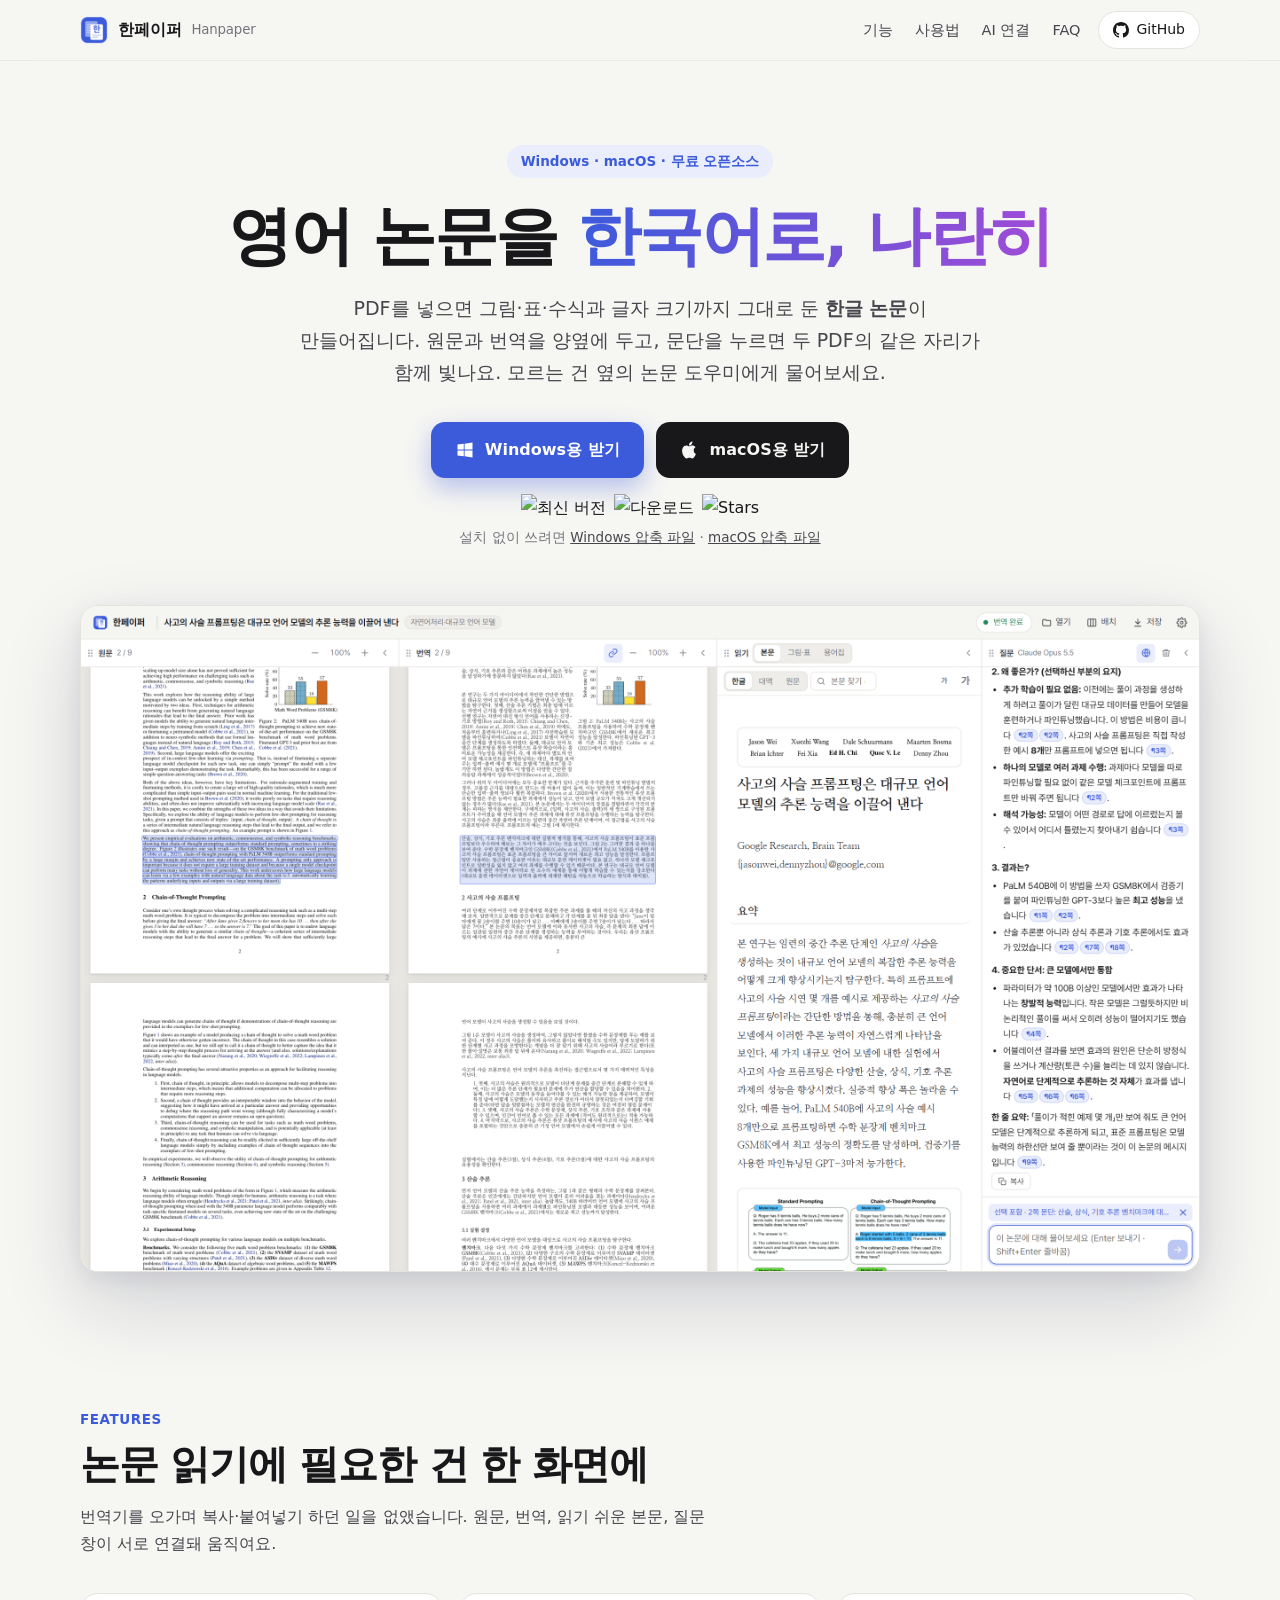
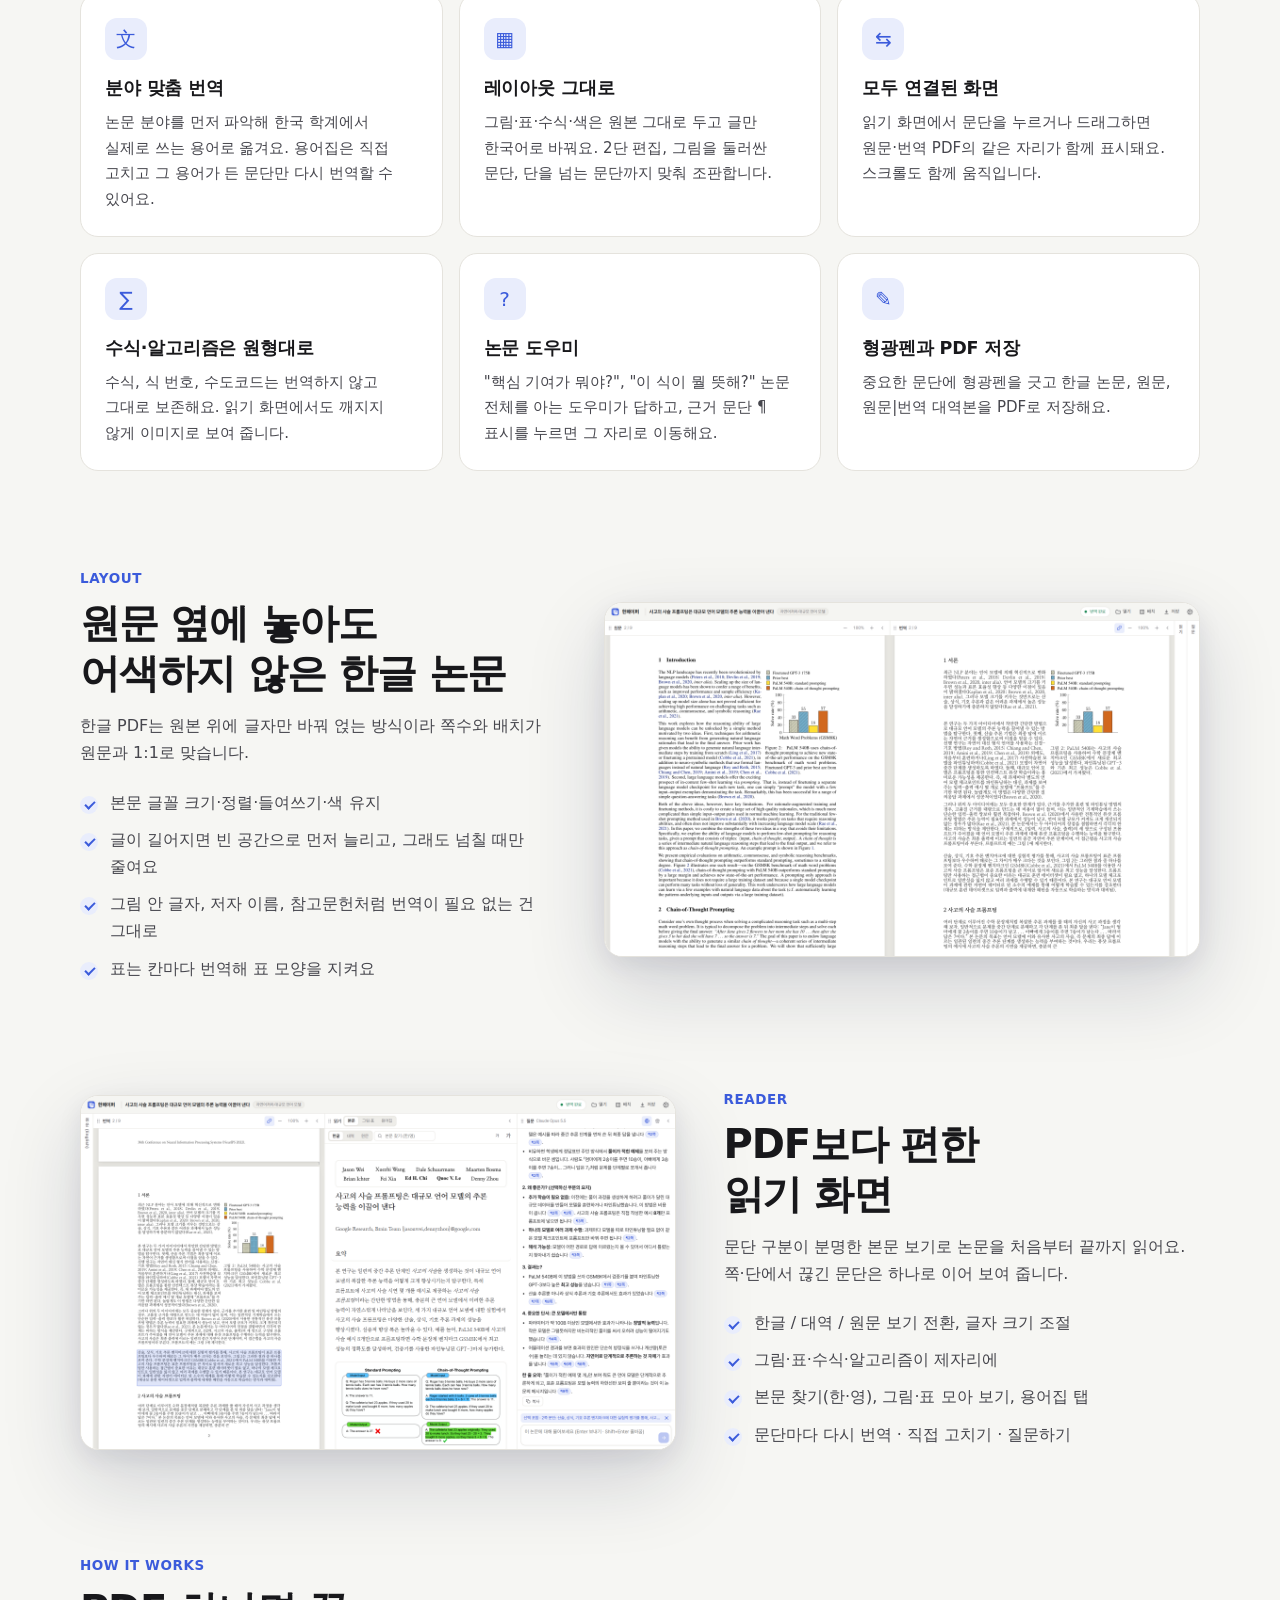
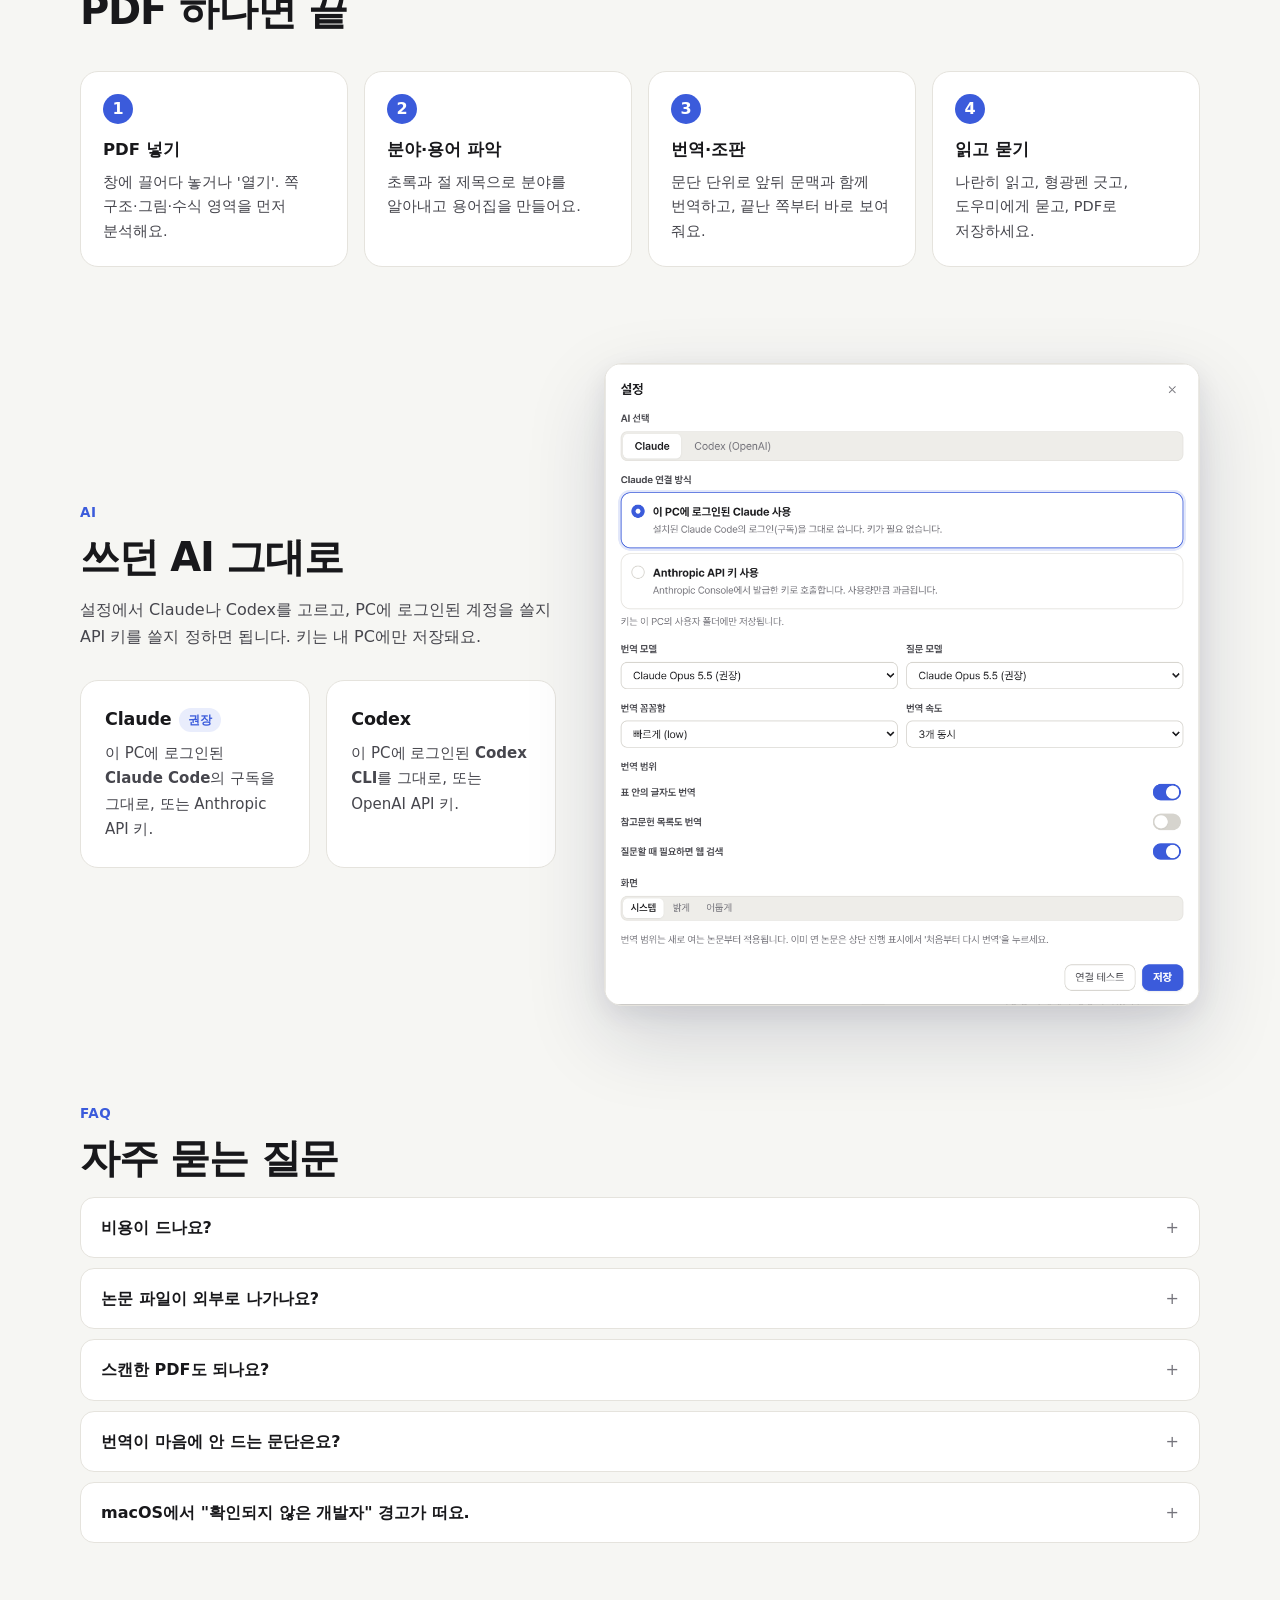
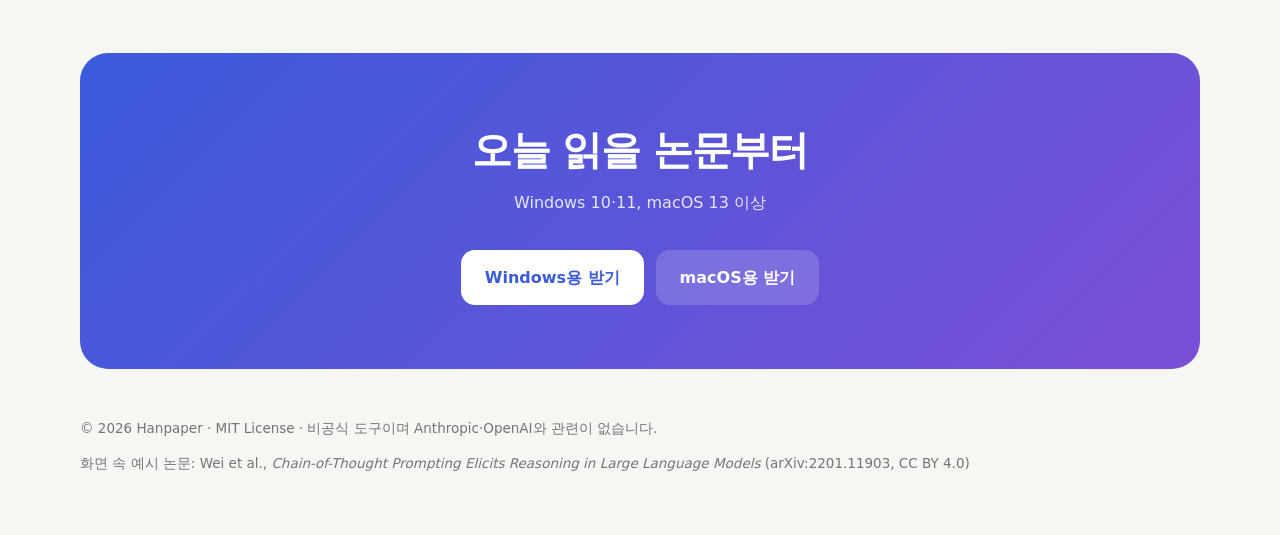
==== site/index.html @ 989d7c38 "Hanpaper 1.0.0: English paper -> Korean paper, side by side Layout-preserving Korean re-typesetting " ====
<!doctype html>
<html lang="ko">
<head>
<meta charset="utf-8">
<meta name="viewport" content="width=device-width, initial-scale=1">
<title>한페이퍼 — 영어 논문을 한국어로, 나란히</title>
<meta name="description" content="영어 논문 PDF를 넣으면 레이아웃·그림·글자 크기를 그대로 둔 한글 논문을 만들고, 원문과 나란히 읽으며 논문 도우미에게 질문하는 Windows·macOS 앱.">
<meta property="og:title" content="한페이퍼 Hanpaper">
<meta property="og:description" content="영어 논문을 한국어로, 나란히. 분야 맞춤 번역 · 레이아웃 그대로 · 원문 연동 · 논문 도우미">
<meta property="og:image" content="assets/banner.png">
<link rel="icon" href="assets/icon.png">
<link rel="stylesheet" href="https://cdn.jsdelivr.net/gh/orioncactus/pretendard@v1.3.9/dist/web/variable/pretendardvariable.min.css">
<style>
:root{
  --bg:#f6f6f3; --surface:#fff; --ink:#18181b; --ink2:#46464d; --muted:#75747c; --line:#e5e3dd;
  --accent:#3b5bdb; --accent2:#5c7cfa; --accent-soft:#e9edfc; --shadow:0 30px 80px rgba(20,24,60,.16),0 8px 24px rgba(20,24,60,.08);
  color-scheme:light;
}
@media (prefers-color-scheme: dark){
  :root:not([data-theme="light"]){
    --bg:#111214; --surface:#1b1c20; --ink:#ececef; --ink2:#c3c3ca; --muted:#8f8f98; --line:#2b2c31;
    --accent:#7d95f2; --accent2:#91a7ff; --accent-soft:#1f2640; --shadow:0 30px 80px rgba(0,0,0,.55),0 8px 24px rgba(0,0,0,.4);
    color-scheme:dark;
  }
}
:root[data-theme="dark"]{
  --bg:#111214; --surface:#1b1c20; --ink:#ececef; --ink2:#c3c3ca; --muted:#8f8f98; --line:#2b2c31;
  --accent:#7d95f2; --accent2:#91a7ff; --accent-soft:#1f2640; --shadow:0 30px 80px rgba(0,0,0,.55),0 8px 24px rgba(0,0,0,.4);
  color-scheme:dark;
}
*{box-sizing:border-box}
html{scroll-behavior:smooth}
body{margin:0;background:var(--bg);color:var(--ink);font:16px/1.7 "Pretendard Variable",Pretendard,"Apple SD Gothic Neo","Malgun Gothic",system-ui,sans-serif;-webkit-font-smoothing:antialiased;word-break:keep-all}
a{color:inherit}
.wrap{width:min(1120px,100% - 32px);margin:0 auto}
nav{position:sticky;top:0;z-index:10;backdrop-filter:saturate(1.4) blur(14px);background:color-mix(in srgb,var(--bg) 82%,transparent);border-bottom:1px solid color-mix(in srgb,var(--line) 70%,transparent)}
nav .wrap{display:flex;align-items:center;gap:18px;height:60px}
.brand{display:flex;align-items:center;gap:10px;font-weight:750;text-decoration:none;letter-spacing:-.01em}
.brand img{width:28px;height:28px;border-radius:7px}
.brand small{font-weight:500;color:var(--muted)}
nav .links{margin-left:auto;display:flex;gap:22px;font-size:14.5px;color:var(--ink2)}
nav .links a{text-decoration:none}
nav .links a:hover{color:var(--accent)}
.gh{display:inline-flex;align-items:center;gap:7px;border:1px solid var(--line);border-radius:999px;padding:6px 14px;font-size:14px;text-decoration:none;background:var(--surface)}
.hero{padding:84px 0 40px;text-align:center}
.kicker{display:inline-flex;align-items:center;gap:8px;font-size:13.5px;font-weight:600;color:var(--accent);background:var(--accent-soft);border-radius:999px;padding:5px 14px}
h1{font-size:clamp(36px,6vw,64px);line-height:1.15;letter-spacing:-.035em;margin:22px 0 18px;font-weight:800}
h1 em{font-style:normal;background:linear-gradient(100deg,var(--accent),#a24bd6);-webkit-background-clip:text;background-clip:text;color:transparent}
.lead{font-size:clamp(16px,2vw,19px);color:var(--ink2);max-width:680px;margin:0 auto}
.cta{display:flex;flex-wrap:wrap;justify-content:center;gap:12px;margin:34px 0 16px}
.btn{display:inline-flex;align-items:center;gap:10px;border-radius:14px;padding:14px 24px;font-weight:700;font-size:16px;text-decoration:none;transition:transform .15s,box-shadow .15s}
.btn svg{width:20px;height:20px;fill:currentColor}
.btn.win{background:var(--accent);color:#fff;box-shadow:0 10px 24px color-mix(in srgb,var(--accent) 35%,transparent)}
.btn.mac{background:var(--ink);color:var(--bg)}
.btn:hover{transform:translateY(-2px)}
.btn small{font-weight:500;opacity:.8;font-size:12.5px}
.badges{display:flex;justify-content:center;gap:8px;flex-wrap:wrap;margin-top:6px}
.badges img{height:22px}
.sub{font-size:13.5px;color:var(--muted);margin-top:10px}
.sub a{color:var(--ink2)}
.shot{margin:56px auto 0;border-radius:18px;overflow:hidden;box-shadow:var(--shadow);border:1px solid var(--line);background:var(--surface)}
.shot img{display:block;width:100%;height:auto}
.shot picture{display:block}
section{padding:96px 0 0}
.eyebrow{font-size:13.5px;font-weight:700;color:var(--accent);letter-spacing:.04em}
h2{font-size:clamp(26px,3.6vw,40px);letter-spacing:-.03em;line-height:1.25;margin:8px 0 14px;font-weight:800}
.desc{color:var(--ink2);max-width:640px;margin:0}
.grid{display:grid;grid-template-columns:repeat(3,1fr);gap:16px;margin-top:36px}
.card{background:var(--surface);border:1px solid var(--line);border-radius:18px;padding:24px}
.card .ic{width:42px;height:42px;border-radius:12px;background:var(--accent-soft);color:var(--accent);display:flex;align-items:center;justify-content:center;font-size:20px;margin-bottom:14px}
.card h3{margin:0 0 6px;font-size:17.5px;letter-spacing:-.01em}
.card p{margin:0;color:var(--ink2);font-size:15px}
.split{display:grid;grid-template-columns:1fr 1.25fr;gap:48px;align-items:center}
.split.rev{grid-template-columns:1.25fr 1fr}
.split.rev .txt{order:2}
.split .shot{margin:0}
ul.check{list-style:none;padding:0;margin:22px 0 0}
ul.check li{position:relative;padding-left:30px;margin:10px 0;color:var(--ink2)}
ul.check li::before{content:"";position:absolute;left:0;top:7px;width:18px;height:18px;border-radius:50%;background:var(--accent-soft)}
ul.check li::after{content:"";position:absolute;left:5px;top:12px;width:8px;height:4px;border:2px solid var(--accent);border-top:0;border-right:0;transform:rotate(-45deg)}
.ai{display:grid;grid-template-columns:1fr 1fr;gap:16px;margin-top:30px}
.ai .card h3{display:flex;align-items:center;gap:8px}
.tag{font-size:12px;font-weight:600;color:var(--accent);background:var(--accent-soft);border-radius:999px;padding:2px 9px}
.steps{counter-reset:s;display:grid;grid-template-columns:repeat(4,1fr);gap:16px;margin-top:36px}
.step{background:var(--surface);border:1px solid var(--line);border-radius:18px;padding:22px}
.step::before{counter-increment:s;content:counter(s);display:inline-flex;width:30px;height:30px;border-radius:50%;background:var(--accent);color:#fff;font-weight:800;align-items:center;justify-content:center;margin-bottom:12px}
.step h3{margin:0 0 6px;font-size:16.5px}
.step p{margin:0;color:var(--ink2);font-size:14.5px}
details{background:var(--surface);border:1px solid var(--line);border-radius:14px;padding:16px 20px;margin-top:10px}
details summary{cursor:pointer;font-weight:700;list-style:none}
details summary::-webkit-details-marker{display:none}
details summary::after{content:"+";float:right;color:var(--muted);font-weight:500}
details[open] summary::after{content:"–"}
details p{color:var(--ink2);margin:10px 0 0}
.final{margin:110px 0 0;padding:64px 24px;border-radius:28px;text-align:center;background:linear-gradient(135deg,var(--accent),#7b4fd6);color:#fff}
.final h2{color:#fff}
.final .btn.win{background:#fff;color:var(--accent);box-shadow:none}
.final .btn.mac{background:rgba(255,255,255,.16);color:#fff}
footer{padding:48px 0 60px;color:var(--muted);font-size:13.5px}
footer .wrap{display:flex;flex-wrap:wrap;gap:12px 24px;justify-content:space-between}
@media (max-width:900px){
  .grid,.steps{grid-template-columns:1fr 1fr}
  .split,.split.rev{grid-template-columns:1fr}
  .split.rev .txt{order:0}
  nav .links{display:none}
}
@media (max-width:560px){
  .grid,.steps,.ai{grid-template-columns:1fr}
  .hero{padding-top:56px}
}
</style>
</head>
<body>
<nav><div class="wrap">
  <a class="brand" href="#"><img src="assets/icon.png" alt="">한페이퍼 <small>Hanpaper</small></a>
  <div class="links"><a href="#features">기능</a><a href="#how">사용법</a><a href="#ai">AI 연결</a><a href="#faq">FAQ</a></div>
  <a class="gh" href="https://github.com/Mingjaam/hanpaper"><svg width="16" height="16" viewBox="0 0 16 16" fill="currentColor"><path d="M8 0C3.58 0 0 3.58 0 8c0 3.54 2.29 6.53 5.47 7.59.4.07.55-.17.55-.38 0-.19-.01-.82-.01-1.49-2.01.37-2.53-.49-2.69-.94-.09-.23-.48-.94-.82-1.13-.28-.15-.68-.52-.01-.53.63-.01 1.08.58 1.23.82.72 1.21 1.87.87 2.33.66.07-.52.28-.87.51-1.07-1.78-.2-3.64-.89-3.64-3.95 0-.87.31-1.59.82-2.15-.08-.2-.36-1.02.08-2.12 0 0 .67-.21 2.2.82.64-.18 1.32-.27 2-.27.68 0 1.36.09 2 .27 1.53-1.04 2.2-.82 2.2-.82.44 1.1.16 1.92.08 2.12.51.56.82 1.27.82 2.15 0 3.07-1.87 3.75-3.65 3.95.29.25.54.73.54 1.48 0 1.07-.01 1.93-.01 2.2 0 .21.15.46.55.38A8.013 8.013 0 0016 8c0-4.42-3.58-8-8-8z"/></svg>GitHub</a>
</div></nav>

<header class="hero"><div class="wrap">
  <span class="kicker">Windows · macOS · 무료 오픈소스</span>
  <h1>영어 논문을 <em>한국어로, 나란히</em></h1>
  <p class="lead">PDF를 넣으면 그림·표·수식과 글자 크기까지 그대로 둔 <b>한글 논문</b>이 만들어집니다. 원문과 번역을 양옆에 두고, 문단을 누르면 두 PDF의 같은 자리가 함께 빛나요. 모르는 건 옆의 논문 도우미에게 물어보세요.</p>
  <div class="cta">
    <a class="btn win" href="https://github.com/Mingjaam/hanpaper/releases/latest/download/Hanpaper-Setup.exe"><svg viewBox="0 0 24 24"><path d="M3 5.5l7.5-1v7H3zm0 13l7.5 1v-7H3zm8.5 1.1L21 21v-8.5h-9.5zm0-15.2V11.5H21V3z"/></svg>Windows용 받기</a>
    <a class="btn mac" href="https://github.com/Mingjaam/hanpaper/releases/latest/download/Hanpaper.dmg"><svg viewBox="0 0 24 24"><path d="M16.4 12.6c0-2.6 2.1-3.8 2.2-3.9-1.2-1.8-3.1-2-3.7-2-1.6-.2-3.1.9-3.9.9-.8 0-2-.9-3.4-.9-1.7 0-3.3 1-4.2 2.6-1.8 3.1-.5 7.7 1.3 10.2.9 1.2 1.9 2.6 3.2 2.6 1.3-.1 1.8-.8 3.3-.8 1.6 0 2 .8 3.4.8 1.4 0 2.3-1.3 3.1-2.5 1-1.4 1.4-2.8 1.4-2.9-.1 0-2.7-1-2.7-4.1zM13.9 5c.7-.9 1.2-2 1-3.2-1 0-2.3.7-3 1.6-.7.8-1.2 2-1.1 3.1 1.2.1 2.3-.6 3.1-1.5z"/></svg>macOS용 받기</a>
  </div>
  <div class="badges">
    <img alt="최신 버전" src="https://img.shields.io/github/v/release/Mingjaam/hanpaper?style=flat-square&color=3b5bdb&label=%EC%B5%9C%EC%8B%A0%20%EB%B2%84%EC%A0%84">
    <img alt="다운로드" src="https://img.shields.io/github/downloads/Mingjaam/hanpaper/total?style=flat-square&color=7b4fd6&label=%EB%8B%A4%EC%9A%B4%EB%A1%9C%EB%93%9C">
    <img alt="Stars" src="https://img.shields.io/github/stars/Mingjaam/hanpaper?style=flat-square&color=18181b&label=%E2%98%85">
  </div>
  <p class="sub">설치 없이 쓰려면 <a href="https://github.com/Mingjaam/hanpaper/releases/latest/download/Hanpaper-windows-x64.zip">Windows 압축 파일</a> · <a href="https://github.com/Mingjaam/hanpaper/releases/latest/download/Hanpaper-macos.zip">macOS 압축 파일</a></p>
  <div class="shot"><picture><source srcset="assets/main-dark.png" media="(prefers-color-scheme: dark)"><img src="assets/main.png" alt="한페이퍼 화면: 원문, 번역, 읽기, 질문 네 칸"></picture></div>
</div></header>

<section id="features"><div class="wrap">
  <div class="eyebrow">FEATURES</div>
  <h2>논문 읽기에 필요한 건 한 화면에</h2>
  <p class="desc">번역기를 오가며 복사·붙여넣기 하던 일을 없앴습니다. 원문, 번역, 읽기 쉬운 본문, 질문 창이 서로 연결돼 움직여요.</p>
  <div class="grid">
    <div class="card"><div class="ic">文</div><h3>분야 맞춤 번역</h3><p>논문 분야를 먼저 파악해 한국 학계에서 실제로 쓰는 용어로 옮겨요. 용어집은 직접 고치고 그 용어가 든 문단만 다시 번역할 수 있어요.</p></div>
    <div class="card"><div class="ic">▦</div><h3>레이아웃 그대로</h3><p>그림·표·수식·색은 원본 그대로 두고 글만 한국어로 바꿔요. 2단 편집, 그림을 둘러싼 문단, 단을 넘는 문단까지 맞춰 조판합니다.</p></div>
    <div class="card"><div class="ic">⇆</div><h3>모두 연결된 화면</h3><p>읽기 화면에서 문단을 누르거나 드래그하면 원문·번역 PDF의 같은 자리가 함께 표시돼요. 스크롤도 함께 움직입니다.</p></div>
    <div class="card"><div class="ic">∑</div><h3>수식·알고리즘은 원형대로</h3><p>수식, 식 번호, 수도코드는 번역하지 않고 그대로 보존해요. 읽기 화면에서도 깨지지 않게 이미지로 보여 줍니다.</p></div>
    <div class="card"><div class="ic">?</div><h3>논문 도우미</h3><p>"핵심 기여가 뭐야?", "이 식이 뭘 뜻해?" 논문 전체를 아는 도우미가 답하고, 근거 문단 ¶ 표시를 누르면 그 자리로 이동해요.</p></div>
    <div class="card"><div class="ic">✎</div><h3>형광펜과 PDF 저장</h3><p>중요한 문단에 형광펜을 긋고 한글 논문, 원문, 원문|번역 대역본을 PDF로 저장해요.</p></div>
  </div>
</div></section>

<section><div class="wrap split">
  <div class="txt">
    <div class="eyebrow">LAYOUT</div>
    <h2>원문 옆에 놓아도<br>어색하지 않은 한글 논문</h2>
    <p class="desc">한글 PDF는 원본 위에 글자만 바꿔 얹는 방식이라 쪽수와 배치가 원문과 1:1로 맞습니다.</p>
    <ul class="check">
      <li>본문 글꼴 크기·정렬·들여쓰기·색 유지</li>
      <li>글이 길어지면 빈 공간으로 먼저 늘리고, 그래도 넘칠 때만 줄여요</li>
      <li>그림 안 글자, 저자 이름, 참고문헌처럼 번역이 필요 없는 건 그대로</li>
      <li>표는 칸마다 번역해 표 모양을 지켜요</li>
    </ul>
  </div>
  <div class="shot"><img src="assets/pair.png" alt="원문과 한글 번역 PDF를 나란히 놓은 화면"></div>
</div></section>

<section><div class="wrap split rev">
  <div class="txt">
    <div class="eyebrow">READER</div>
    <h2>PDF보다 편한<br>읽기 화면</h2>
    <p class="desc">문단 구분이 분명한 본문 보기로 논문을 처음부터 끝까지 읽어요. 쪽·단에서 끊긴 문단은 하나로 이어 보여 줍니다.</p>
    <ul class="check">
      <li>한글 / 대역 / 원문 보기 전환, 글자 크기 조절</li>
      <li>그림·표·수식·알고리즘이 제자리에</li>
      <li>본문 찾기(한·영), 그림·표 모아 보기, 용어집 탭</li>
      <li>문단마다 다시 번역 · 직접 고치기 · 질문하기</li>
    </ul>
  </div>
  <div class="shot"><picture><source srcset="assets/reader-dark.png" media="(prefers-color-scheme: dark)"><img src="assets/reader.png" alt="읽기 화면"></picture></div>
</div></section>

<section id="how"><div class="wrap">
  <div class="eyebrow">HOW IT WORKS</div>
  <h2>PDF 하나면 끝</h2>
  <div class="steps">
    <div class="step"><h3>PDF 넣기</h3><p>창에 끌어다 놓거나 '열기'. 쪽 구조·그림·수식 영역을 먼저 분석해요.</p></div>
    <div class="step"><h3>분야·용어 파악</h3><p>초록과 절 제목으로 분야를 알아내고 용어집을 만들어요.</p></div>
    <div class="step"><h3>번역·조판</h3><p>문단 단위로 앞뒤 문맥과 함께 번역하고, 끝난 쪽부터 바로 보여 줘요.</p></div>
    <div class="step"><h3>읽고 묻기</h3><p>나란히 읽고, 형광펜 긋고, 도우미에게 묻고, PDF로 저장하세요.</p></div>
  </div>
</div></section>

<section id="ai"><div class="wrap split">
  <div class="txt">
    <div class="eyebrow">AI</div>
    <h2>쓰던 AI 그대로</h2>
    <p class="desc">설정에서 Claude나 Codex를 고르고, PC에 로그인된 계정을 쓸지 API 키를 쓸지 정하면 됩니다. 키는 내 PC에만 저장돼요.</p>
    <div class="ai">
      <div class="card"><h3>Claude <span class="tag">권장</span></h3><p>이 PC에 로그인된 <b>Claude Code</b>의 구독을 그대로, 또는 Anthropic API 키.</p></div>
      <div class="card"><h3>Codex</h3><p>이 PC에 로그인된 <b>Codex CLI</b>를 그대로, 또는 OpenAI API 키.</p></div>
    </div>
  </div>
  <div class="shot"><img src="assets/settings.png" alt="설정 창: Claude와 Codex, 로그인과 API 키 선택"></div>
</div></section>

<section id="faq"><div class="wrap">
  <div class="eyebrow">FAQ</div>
  <h2>자주 묻는 질문</h2>
  <details><summary>비용이 드나요?</summary><p>앱은 무료입니다. 번역과 질문은 선택한 AI를 쓰므로, PC에 로그인된 Claude Code나 Codex를 쓰면 그 구독 안에서, API 키를 쓰면 사용량만큼 과금됩니다. 논문 한 편(10쪽 안팎)은 보통 2~3분 걸려요.</p></details>
  <details><summary>논문 파일이 외부로 나가나요?</summary><p>PDF는 내 PC에서 분석하고, 번역할 문단 글자만 선택한 AI(Claude 또는 OpenAI)로 보냅니다. 번역 결과와 형광펜은 내 PC 사용자 폴더에만 저장돼요.</p></details>
  <details><summary>스캔한 PDF도 되나요?</summary><p>글자를 선택할 수 있는 PDF(대부분의 학술지·arXiv 논문)를 대상으로 합니다. 이미지로만 된 스캔본은 아직 지원하지 않아요.</p></details>
  <details><summary>번역이 마음에 안 드는 문단은요?</summary><p>문단에서 '다시 번역'(요청 문구를 붙일 수 있어요)이나 '직접 수정'을 누르면 한글 PDF가 그 자리에서 다시 조판됩니다. 용어집을 고치면 해당 용어가 든 문단만 다시 번역해요.</p></details>
  <details><summary>macOS에서 "확인되지 않은 개발자" 경고가 떠요.</summary><p>아직 Apple 인증서로 서명하지 않은 앱이라 그래요. 앱을 마우스 오른쪽 버튼으로 눌러 '열기'를 고르거나, 시스템 설정 › 개인정보 보호 및 보안에서 '그래도 열기'를 누르세요.</p></details>
</div></section>

<div class="wrap"><div class="final">
  <h2>오늘 읽을 논문부터</h2>
  <p style="opacity:.85;margin:0 0 6px">Windows 10·11, macOS 13 이상</p>
  <div class="cta" style="margin-bottom:0">
    <a class="btn win" href="https://github.com/Mingjaam/hanpaper/releases/latest/download/Hanpaper-Setup.exe">Windows용 받기</a>
    <a class="btn mac" href="https://github.com/Mingjaam/hanpaper/releases/latest/download/Hanpaper.dmg">macOS용 받기</a>
  </div>
</div></div>

<footer><div class="wrap">
  <span>© 2026 Hanpaper · MIT License · 비공식 도구이며 Anthropic·OpenAI와 관련이 없습니다.</span>
  <span>화면 속 예시 논문: Wei et al., <i>Chain-of-Thought Prompting Elicits Reasoning in Large Language Models</i> (arXiv:2201.11903, CC BY 4.0)</span>
</div></footer>
</body>
</html>
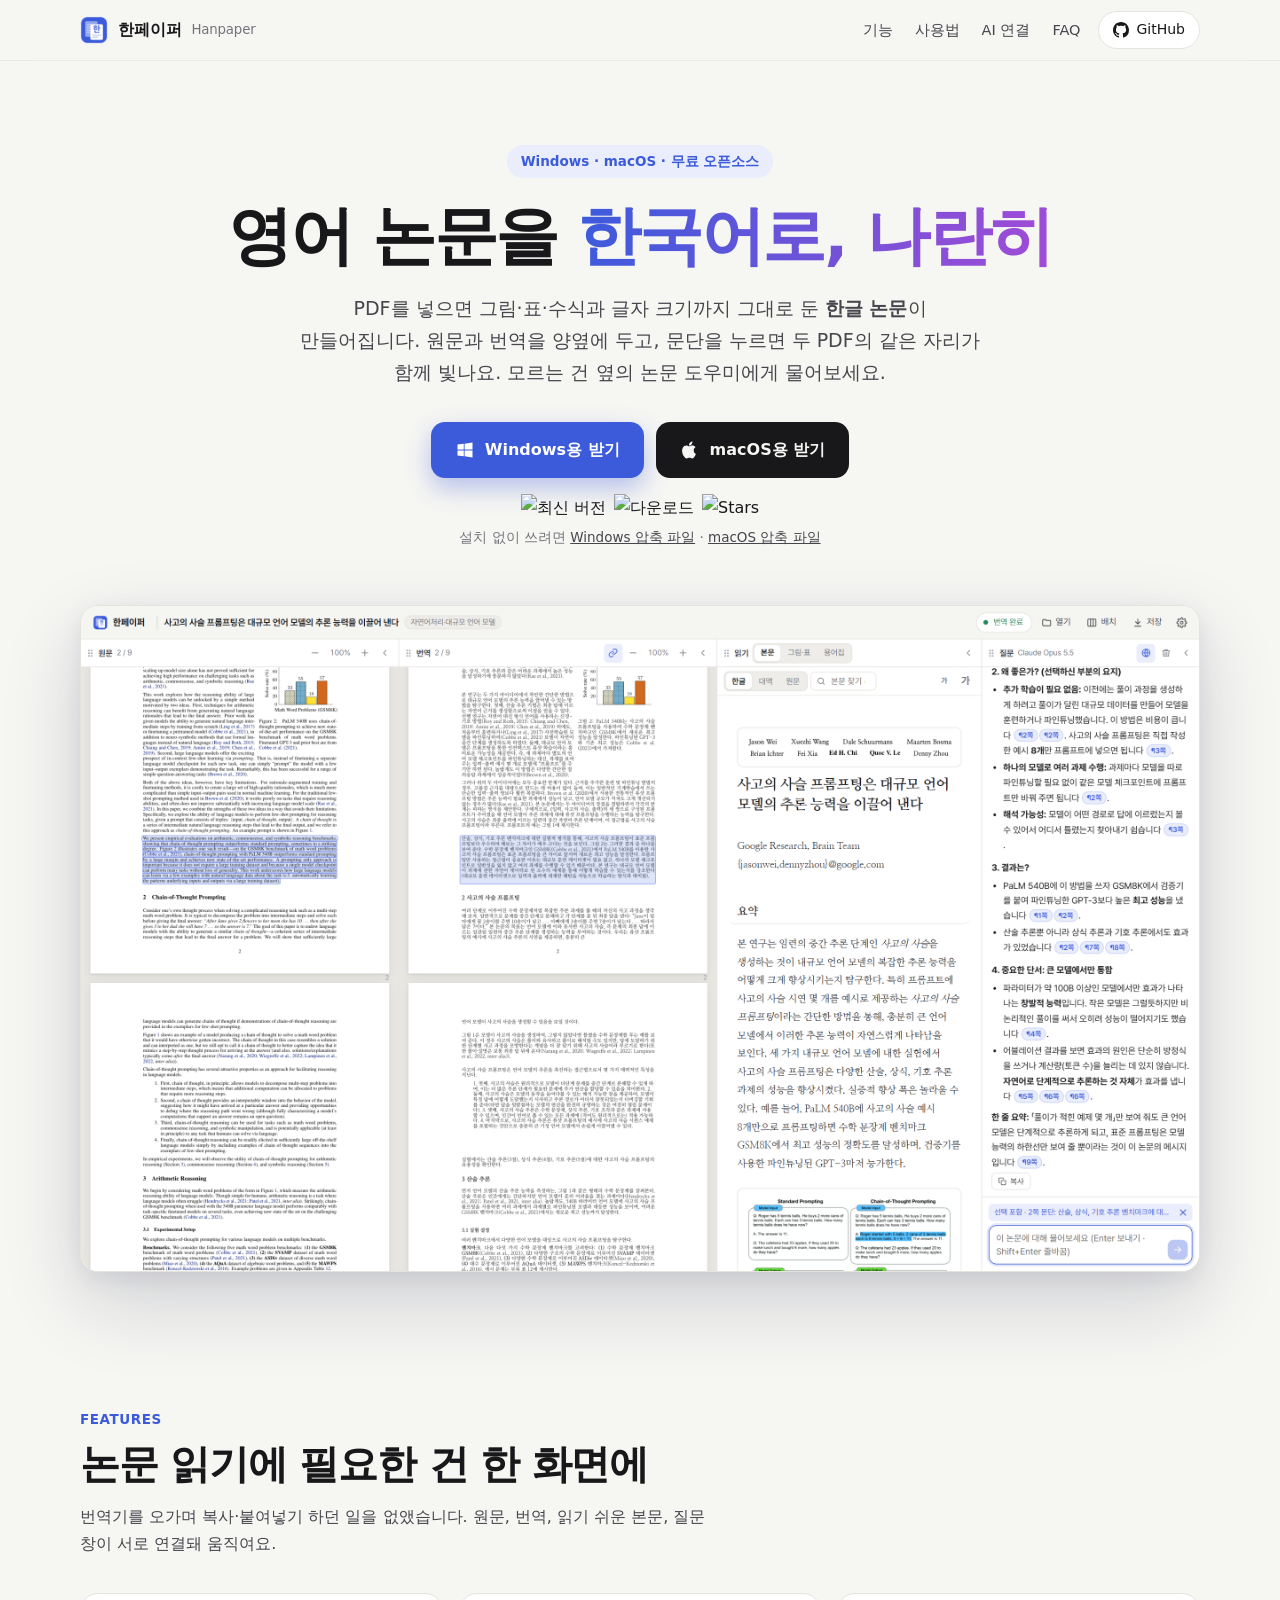
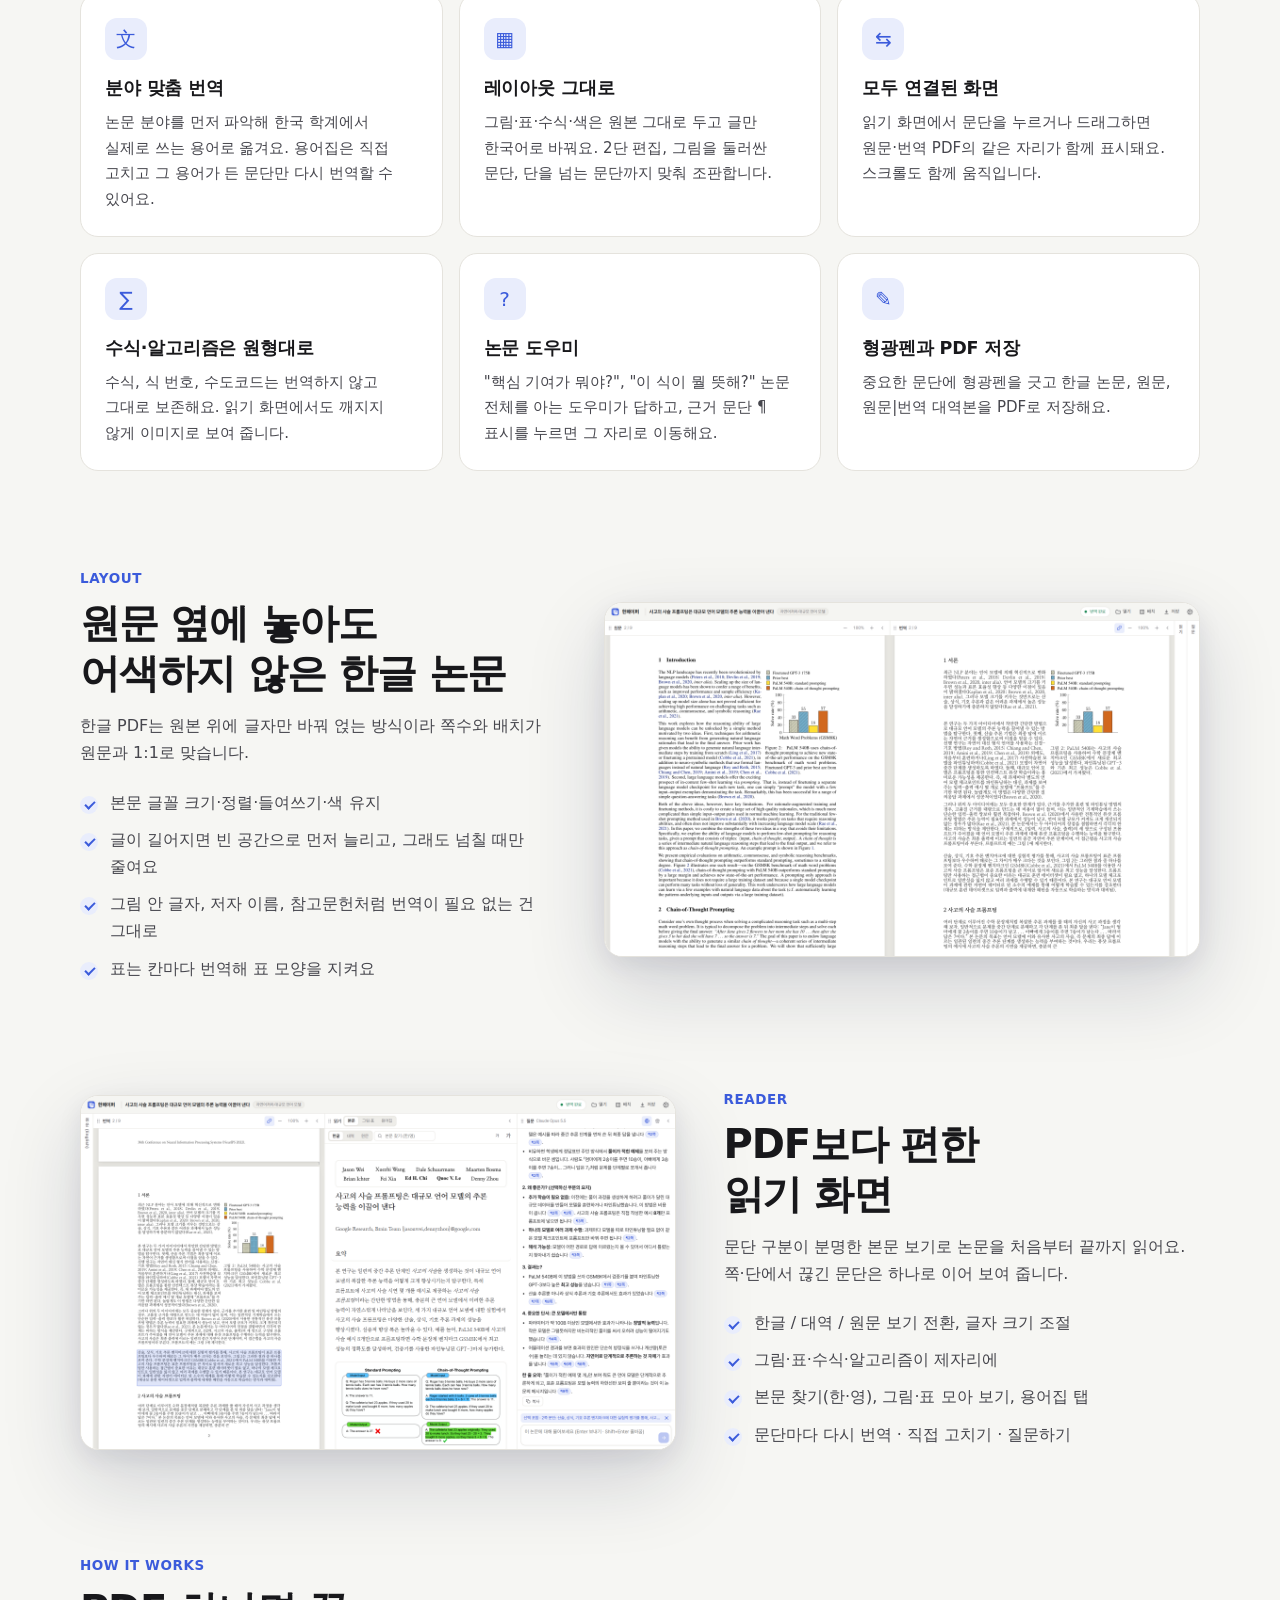
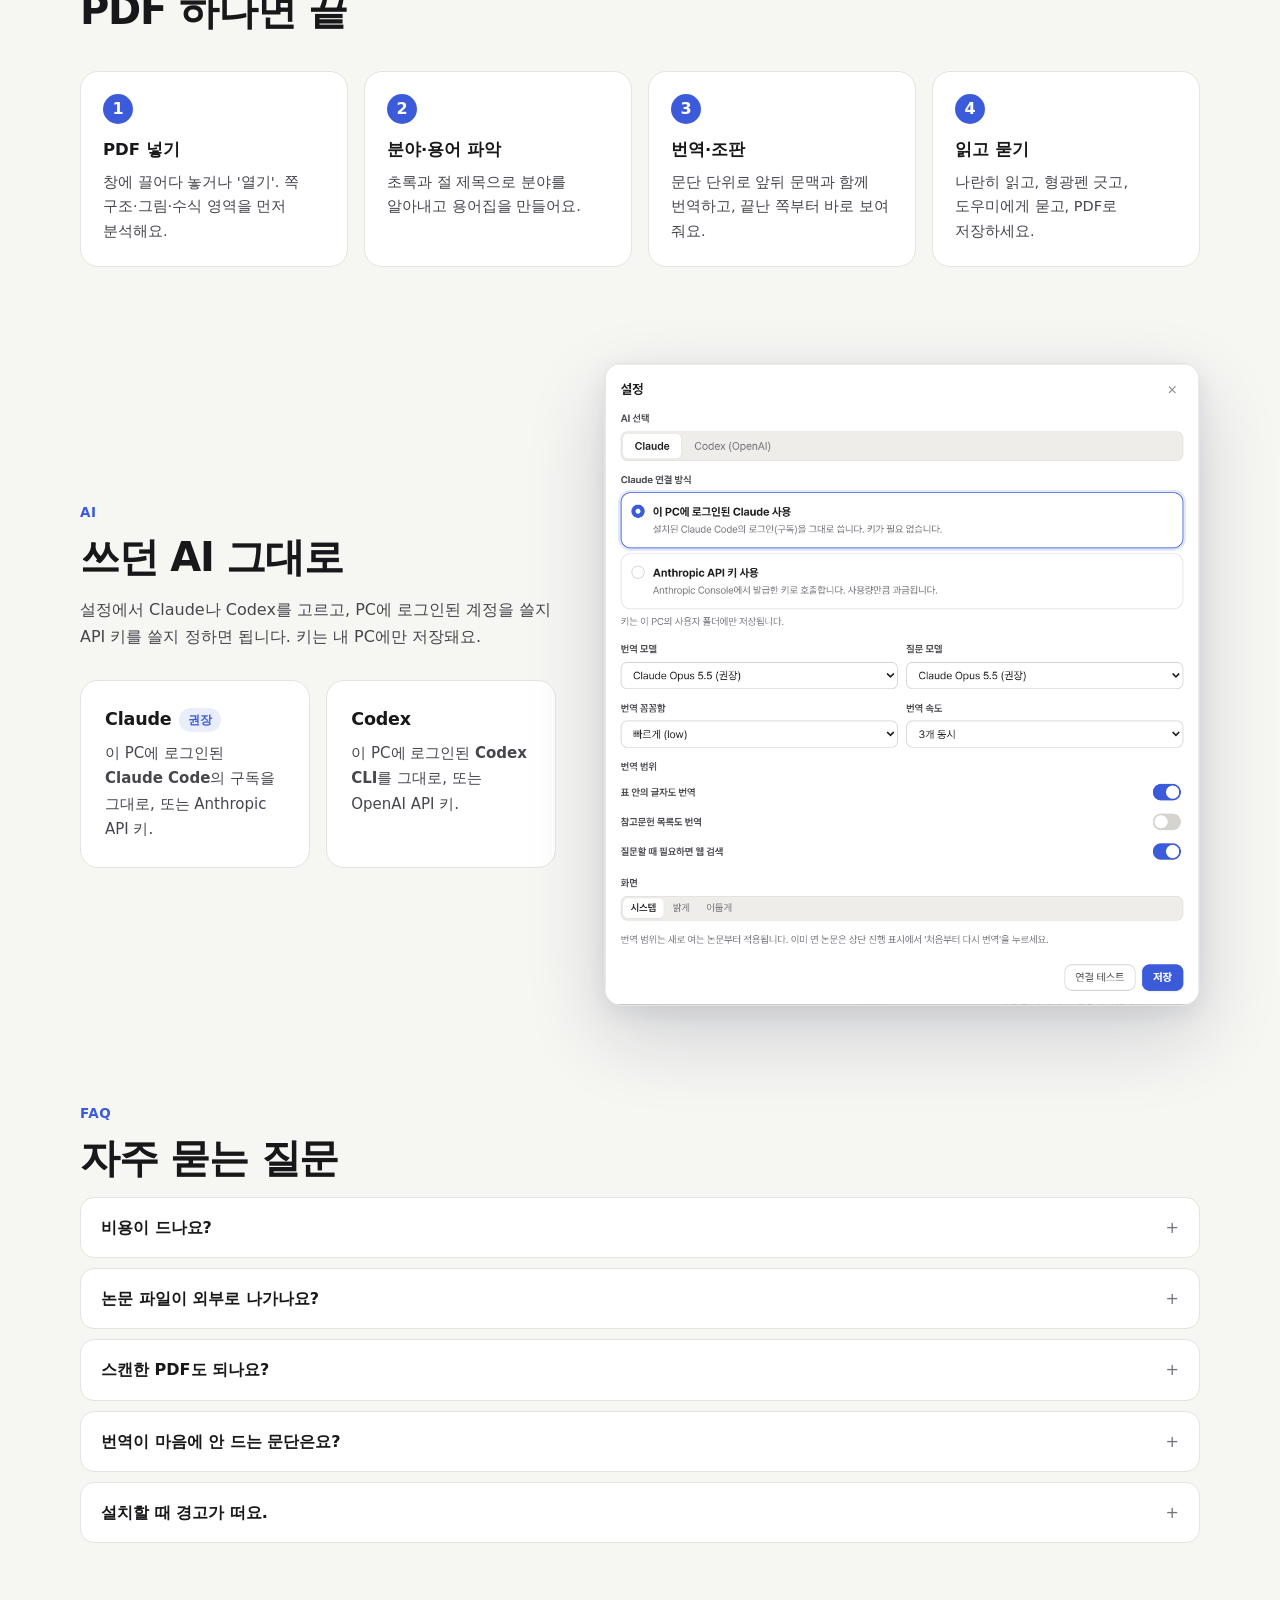
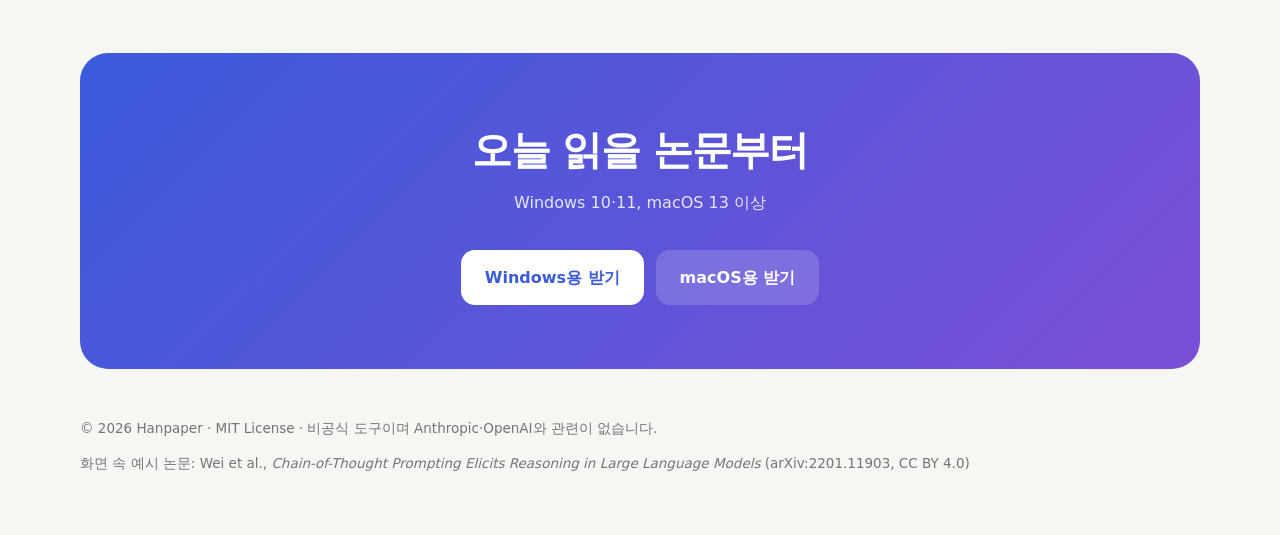
==== commit e723d448: "Docs: the macOS app is signed and notarized Co-Authored-By: Claude Opus 5.5 <noreply@anthropic.com>" ====
--- a/site/index.html
+++ b/site/index.html
@@ -209,7 +209,7 @@
   <details><summary>논문 파일이 외부로 나가나요?</summary><p>PDF는 내 PC에서 분석하고, 번역할 문단 글자만 선택한 AI(Claude 또는 OpenAI)로 보냅니다. 번역 결과와 형광펜은 내 PC 사용자 폴더에만 저장돼요.</p></details>
   <details><summary>스캔한 PDF도 되나요?</summary><p>글자를 선택할 수 있는 PDF(대부분의 학술지·arXiv 논문)를 대상으로 합니다. 이미지로만 된 스캔본은 아직 지원하지 않아요.</p></details>
   <details><summary>번역이 마음에 안 드는 문단은요?</summary><p>문단에서 '다시 번역'(요청 문구를 붙일 수 있어요)이나 '직접 수정'을 누르면 한글 PDF가 그 자리에서 다시 조판됩니다. 용어집을 고치면 해당 용어가 든 문단만 다시 번역해요.</p></details>
-  <details><summary>macOS에서 "확인되지 않은 개발자" 경고가 떠요.</summary><p>아직 Apple 인증서로 서명하지 않은 앱이라 그래요. 앱을 마우스 오른쪽 버튼으로 눌러 '열기'를 고르거나, 시스템 설정 › 개인정보 보호 및 보안에서 '그래도 열기'를 누르세요.</p></details>
+  <details><summary>설치할 때 경고가 떠요.</summary><p>macOS 앱은 Apple Developer ID로 서명·공증되어 처음 열 때 "인터넷에서 받은 앱" 확인만 한 번 뜹니다. Windows에서 "Windows의 PC 보호" 파란 창이 뜨면 '추가 정보' › '실행'을 누르세요(Windows 코드 서명은 아직 없어요).</p></details>
 </div></section>
 
 <div class="wrap"><div class="final">
